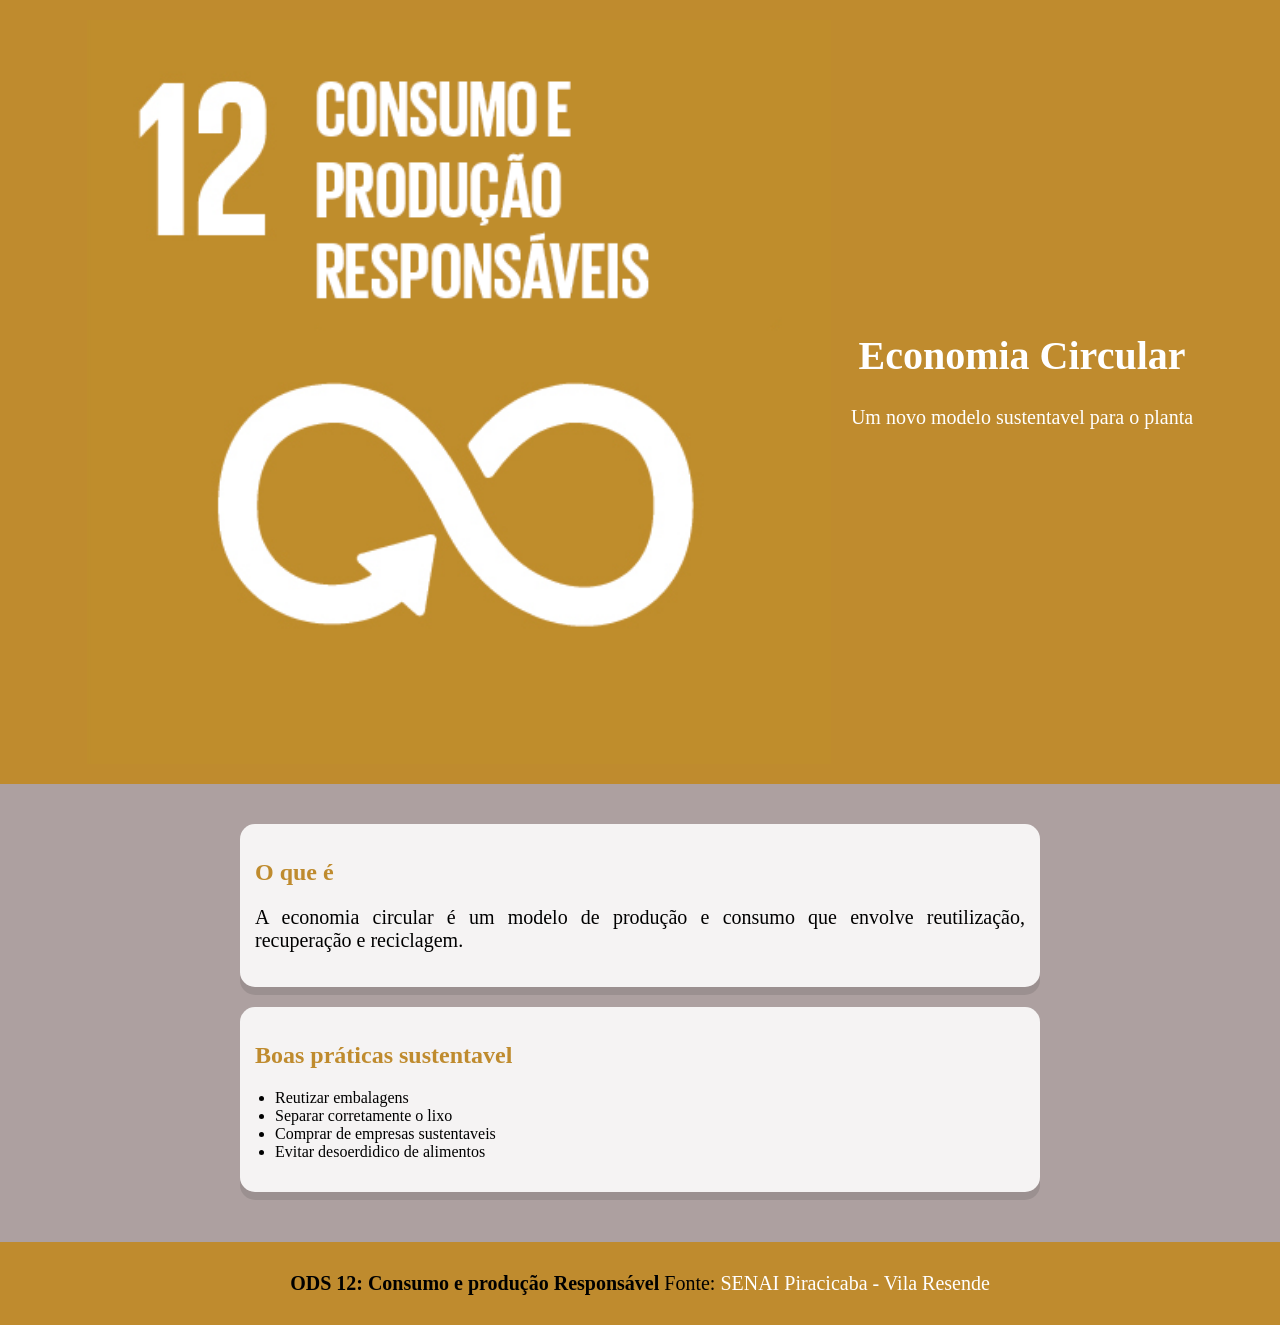
==== index.html @ 83855c30 "vs" ====
<!DOCTYPE html>
<html lang="en">

<head>
    <meta charset="UTF-8">
    <meta name="viewport" content="width=device-width, initial-scale=1.0">
    <title>ODS 12</title>
    <link rel="stylesheet" href="css/index.css">
    </link>
</head>

<body>
    <!-- Tag header se refere a parte superior-->
    <header>
        <div class="header-content">
            <img src="Imagens/ODS12.png" alt="Imagem da ODS 12 ">
            <div class="header-text">
                <a href="https://www.sp.senai.br/economia-circular-no-senai-sp" target="_blank" class="btn-senai">
                   <h1>Economia Circular</h1>
                </a>
                <p>Um novo modelo sustentavel para o planta</p>
            </div>
        </div>
    </header>

    <!--Tag section diz respeito a uma seção do site  -->
    <section>
        <article>
            <h2>O que é</h2>
            <p>
                A economia circular é um modelo de produção e consumo que envolve reutilização, recuperação e reciclagem.
            </p>
        </article>

        <article>
            <h2>Boas práticas sustentavel</h2>
            <ul>
                <li>Reutizar embalagens</li>
                <li>Separar corretamente o lixo</li>
                <li>Comprar de empresas sustentaveis</li>
                <li>Evitar desoerdidico de alimentos</li>
            </ul>
        </article>

    </section>

    <footer>
        <p>
            <strong>
                ODS 12: Consumo e produção Responsável
            </strong>
            Fonte:
            <a href="https:www.sp.sneai.br/unidade/piracicabavila/">
            SENAI Piracicaba - Vila Resende
            </a>
        </p>
    </footer>
</body>
</html>
---- css/index.css ----
body {
    background-color: rgb(173, 160, 160);
    font-family: Cambria, Cochin, Georgia, Times, 'Times New Roman', serif;
    margin: 0;
    padding: 0;
}

header {
    background-color: #bf8b2e;
    color: white;
    padding: 20px;
}

.header-content {
    display: flex;
    align-items: center; /*alinha na vertical*/
    justify-content: center; /*alnha na horizntal*/
    gap: 20px;
    flex-wrap: wrap;
}

.header-text {
    margin-bottom: 30px;
}

h1{
    font-size: 50px;
    text-align: center;
}

p{
    font-size: 30px;
}

img {
    width: 33%;
    height: auto;
}

a  {
    text-decoration: none;
    color: white;
}

a:hover {
    text-decoration: underline;
}

section {
    padding: 20px;
    max-width: 800px;
    margin: 0 auto;
    text-align: justify;
} 

article{
    background-color: rgba(255, 255, 255, 0.874);
    padding: 15px;
    border-radius: 15px;
    margin-top: 20px;
    box-shadow: 0 08px rgba(5, 5, 2, 0.1)
}

ul{
    margin-top: 10px;
    padding-left: 20px;
}

li {
    font-size: 20 px;
}

h2 {
    color: #bf8b2e;
    front-size: 30px
}

footer {
    background-color:#bf8b2e ;
    padding: 10px;
    text-align: center;
    margin-top: 30px;
    font-size: 20px;
}

/*Para celulares*/
@media (min-width: 768px) {
    img{
        width: 60%;
    }

    h1 {
        font-size: 40px;
    }

    P{
        font-size: 20px;
    }
}
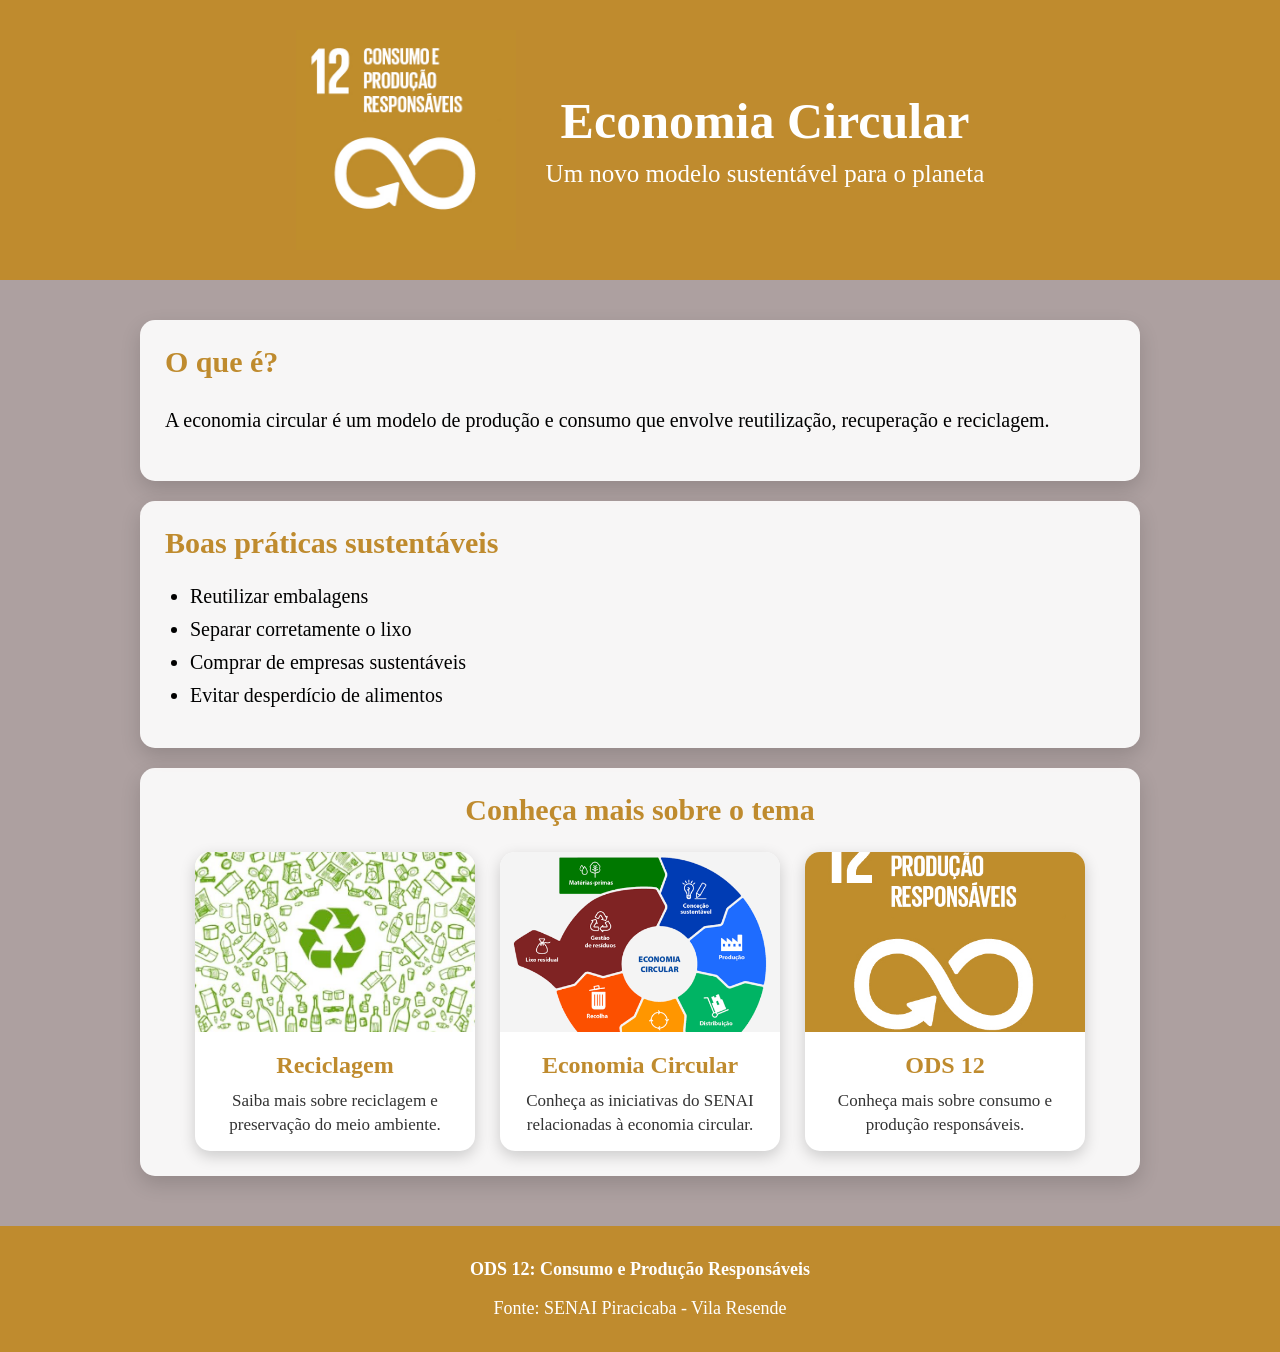
==== commit 7a4a74e3: "vs" ====
--- a/index.html
+++ b/index.html
@@ -1,59 +1,158 @@
 <!DOCTYPE html>
-<html lang="en">
+<html lang="pt-BR">
 
 <head>
     <meta charset="UTF-8">
     <meta name="viewport" content="width=device-width, initial-scale=1.0">
     <title>ODS 12</title>
     <link rel="stylesheet" href="css/index.css">
-    </link>
 </head>
 
 <body>
-    <!-- Tag header se refere a parte superior-->
+
+    <!-- Cabeçalho -->
     <header>
         <div class="header-content">
-            <img src="Imagens/ODS12.png" alt="Imagem da ODS 12 ">
+
+            <img src="Imagens/ODS12.png" alt="Imagem da ODS 12">
+
             <div class="header-text">
-                <a href="https://www.sp.senai.br/economia-circular-no-senai-sp" target="_blank" class="btn-senai">
-                   <h1>Economia Circular</h1>
+
+                <a href="https://www.sp.senai.br/economia-circular-no-senai-sp"
+                   target="_blank"
+                   class="btn-senai">
+                    <h1>Economia Circular</h1>
                 </a>
-                <p>Um novo modelo sustentavel para o planta</p>
+
+                <p>
+                    Um novo modelo sustentável para o planeta
+                </p>
+
             </div>
+
         </div>
     </header>
 
-    <!--Tag section diz respeito a uma seção do site  -->
+
+    <!-- Conteúdo principal -->
     <section>
+
+        <!-- O que é -->
         <article>
-            <h2>O que é</h2>
+            <h2>O que é?</h2>
+
             <p>
-                A economia circular é um modelo de produção e consumo que envolve reutilização, recuperação e reciclagem.
+                A economia circular é um modelo de produção e consumo
+                que envolve reutilização, recuperação e reciclagem.
             </p>
         </article>
 
+
+        <!-- Boas práticas -->
         <article>
-            <h2>Boas práticas sustentavel</h2>
+            <h2>Boas práticas sustentáveis</h2>
+
             <ul>
-                <li>Reutizar embalagens</li>
+                <li>Reutilizar embalagens</li>
                 <li>Separar corretamente o lixo</li>
-                <li>Comprar de empresas sustentaveis</li>
-                <li>Evitar desoerdidico de alimentos</li>
+                <li>Comprar de empresas sustentáveis</li>
+                <li>Evitar desperdício de alimentos</li>
             </ul>
+        </article>
+
+
+        <!-- Imagens clicáveis -->
+        <article class="galeria">
+
+            <h2>Conheça mais sobre o tema</h2>
+
+            <div class="cards">
+
+                <!-- IMAGEM 1 -->
+                <a href="https://www.gov.br/mma/pt-br"
+                   target="_blank"
+                   class="card">
+
+                    <img src="Imagens/reciclagem.jpg"
+                         alt="Reciclagem">
+
+                    <div class="card-text">
+                        <h3>Reciclagem</h3>
+
+                        <p>
+                            Saiba mais sobre reciclagem e preservação
+                            do meio ambiente.
+                        </p>
+                    </div>
+
+                </a>
+
+
+                <!-- IMAGEM 2 -->
+                <a href="https://www.sp.senai.br/economia-circular-no-senai-sp"
+                   target="_blank"
+                   class="card">
+
+                    <img src="Imagens/economia-circular.png"
+                         alt="Economia Circular">
+
+                    <div class="card-text">
+                        <h3>Economia Circular</h3>
+
+                        <p>
+                            Conheça as iniciativas do SENAI
+                            relacionadas à economia circular.
+                        </p>
+                    </div>
+
+                </a>
+
+
+                <!-- IMAGEM 3 -->
+                <a href="https://brasil.un.org/pt-br/sdgs/12"
+                   target="_blank"
+                   class="card">
+
+                    <img src="Imagens/ods12.jpg"
+                         alt="Consumo e Produção Responsáveis">
+
+                    <div class="card-text">
+                        <h3>ODS 12</h3>
+
+                        <p>
+                            Conheça mais sobre consumo e produção
+                            responsáveis.
+                        </p>
+                    </div>
+
+                </a>
+
+            </div>
+
         </article>
 
     </section>
 
+
+    <!-- Rodapé -->
     <footer>
+
         <p>
             <strong>
-                ODS 12: Consumo e produção Responsável
+                ODS 12: Consumo e Produção Responsáveis
             </strong>
+        </p>
+
+        <p>
             Fonte:
-            <a href="https:www.sp.sneai.br/unidade/piracicabavila/">
-            SENAI Piracicaba - Vila Resende
+            <a href="https://www.sp.senai.br/unidade/piracicabavila/"
+               target="_blank">
+                SENAI Piracicaba - Vila Resende
             </a>
         </p>
+
     </footer>
+
 </body>
+
 </html>
--- a/css/index.css
+++ b/css/index.css
@@ -1,3 +1,8 @@
+
+/* =========================
+   CONFIGURAÇÕES GERAIS
+========================= */
+
 body {
     background-color: rgb(173, 160, 160);
     font-family: Cambria, Cochin, Georgia, Times, 'Times New Roman', serif;
@@ -5,95 +10,269 @@
     padding: 0;
 }
 
+
+/* =========================
+   CABEÇALHO
+========================= */
+
 header {
     background-color: #bf8b2e;
     color: white;
-    padding: 20px;
+    padding: 30px 20px;
 }
 
 .header-content {
     display: flex;
-    align-items: center; /*alinha na vertical*/
-    justify-content: center; /*alnha na horizntal*/
-    gap: 20px;
+    align-items: center;
+    justify-content: center;
+    gap: 30px;
     flex-wrap: wrap;
 }
 
+.header-content > img {
+    width: 220px;
+    height: auto;
+}
+
 .header-text {
-    margin-bottom: 30px;
-}
-
-h1{
+    text-align: center;
+    max-width: 600px;
+}
+
+.header-text h1 {
     font-size: 50px;
-    text-align: center;
-}
-
-p{
-    font-size: 30px;
-}
-
-img {
-    width: 33%;
-    height: auto;
-}
-
-a  {
+    margin: 10px 0;
+}
+
+.header-text p {
+    font-size: 25px;
+    margin: 10px 0;
+}
+
+
+/* Link do título */
+
+.btn-senai {
     text-decoration: none;
     color: white;
 }
 
-a:hover {
+.btn-senai:hover {
     text-decoration: underline;
 }
+
+
+/* =========================
+   CONTEÚDO
+========================= */
 
 section {
     padding: 20px;
-    max-width: 800px;
+    max-width: 1000px;
     margin: 0 auto;
-    text-align: justify;
-} 
-
-article{
-    background-color: rgba(255, 255, 255, 0.874);
-    padding: 15px;
+}
+
+
+/* =========================
+   ARTIGOS
+========================= */
+
+article {
+    background-color: rgba(255, 255, 255, 0.90);
+    padding: 25px;
     border-radius: 15px;
     margin-top: 20px;
-    box-shadow: 0 08px rgba(5, 5, 2, 0.1)
-}
-
-ul{
+
+    box-shadow: 0 8px 20px rgba(5, 5, 2, 0.15);
+}
+
+article h2 {
+    color: #bf8b2e;
+    font-size: 30px;
+    margin-top: 0;
+}
+
+article p {
+    font-size: 20px;
+    line-height: 1.6;
+    text-align: justify;
+}
+
+
+/* =========================
+   LISTA
+========================= */
+
+ul {
     margin-top: 10px;
-    padding-left: 20px;
+    padding-left: 25px;
 }
 
 li {
-    font-size: 20 px;
-}
-
-h2 {
+    font-size: 20px;
+    margin-bottom: 10px;
+}
+
+
+/* =========================
+   GALERIA DE IMAGENS
+========================= */
+
+.galeria {
+    text-align: center;
+}
+
+.cards {
+    display: flex;
+    justify-content: center;
+    gap: 25px;
+    flex-wrap: wrap;
+    margin-top: 25px;
+}
+
+
+/* Cada imagem/card */
+
+.card {
+    width: 280px;
+    background-color: white;
+    border-radius: 15px;
+    overflow: hidden;
+
+    text-decoration: none;
+    color: #333;
+
+    box-shadow: 0 5px 15px rgba(0, 0, 0, 0.18);
+
+    transition: transform 0.3s ease,
+                box-shadow 0.3s ease;
+}
+
+
+/* Imagem */
+
+.card img {
+    width: 100%;
+    height: 180px;
+    object-fit: cover;
+    display: block;
+
+    transition: transform 0.3s ease;
+}
+
+
+/* Texto do card */
+
+.card-text {
+    padding: 15px;
+}
+
+.card-text h3 {
     color: #bf8b2e;
-    front-size: 30px
-}
+    font-size: 24px;
+    margin: 5px 0 10px;
+}
+
+.card-text p {
+    font-size: 17px;
+    text-align: center;
+    margin: 0;
+    line-height: 1.4;
+}
+
+
+/* Efeito ao passar o mouse */
+
+.card:hover {
+    transform: translateY(-8px);
+    box-shadow: 0 10px 25px rgba(0, 0, 0, 0.25);
+}
+
+.card:hover img {
+    transform: scale(1.05);
+}
+
+
+/* =========================
+   RODAPÉ
+========================= */
 
 footer {
-    background-color:#bf8b2e ;
-    padding: 10px;
+    background-color: #bf8b2e;
+    color: white;
+    padding: 15px;
     text-align: center;
     margin-top: 30px;
-    font-size: 20px;
-}
-
-/*Para celulares*/
-@media (min-width: 768px) {
-    img{
-        width: 60%;
-    }
-
-    h1 {
-        font-size: 40px;
-    }
-
-    P{
+}
+
+footer p {
+    font-size: 18px;
+}
+
+footer a {
+    color: white;
+    text-decoration: none;
+}
+
+footer a:hover {
+    text-decoration: underline;
+}
+
+
+/* =========================
+   CELULARES
+========================= */
+
+@media (max-width: 767px) {
+
+    header {
+        padding: 25px 15px;
+    }
+
+    .header-content {
+        flex-direction: column;
+    }
+
+    .header-content > img {
+        width: 180px;
+    }
+
+    .header-text h1 {
+        font-size: 38px;
+    }
+
+    .header-text p {
         font-size: 20px;
     }
-}
+
+    section {
+        padding: 15px;
+    }
+
+    article {
+        padding: 20px;
+    }
+
+    article h2 {
+        font-size: 26px;
+    }
+
+    article p {
+        font-size: 18px;
+    }
+
+    li {
+        font-size: 18px;
+    }
+
+    .cards {
+        flex-direction: column;
+        align-items: center;
+    }
+
+    .card {
+        width: 100%;
+        max-width: 350px;
+    }
+
+}
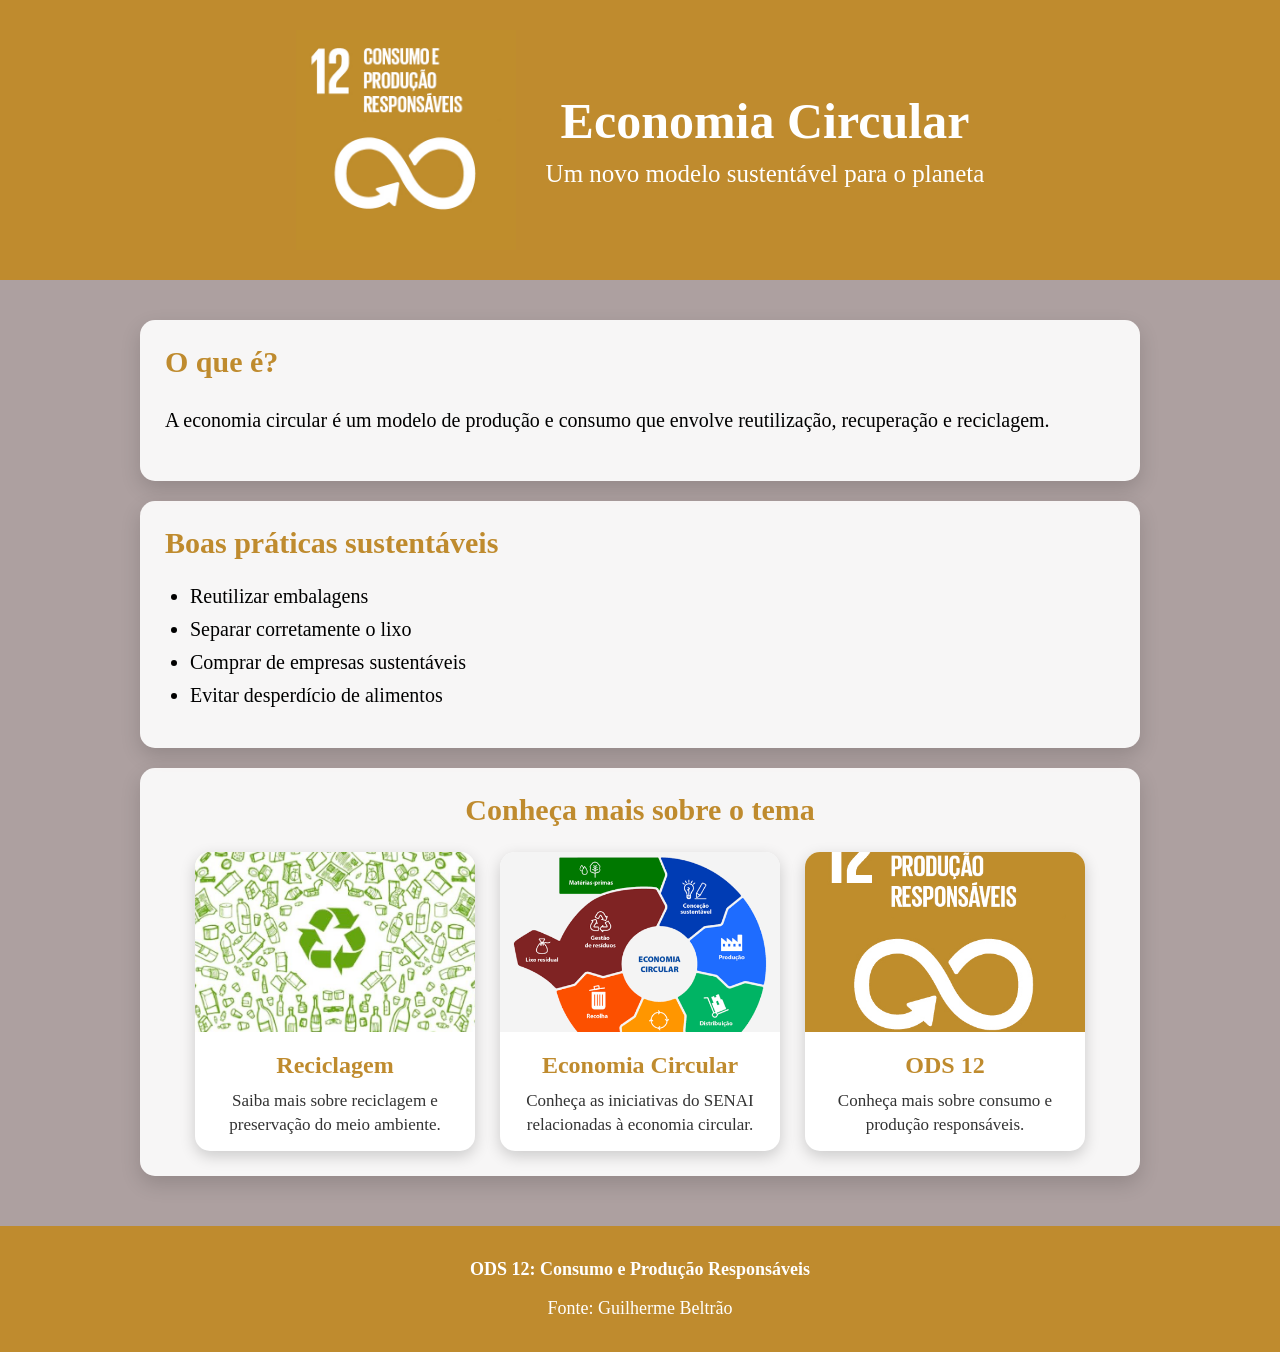
==== commit 9d0bcc0e: "vs" ====
--- a/index.html
+++ b/index.html
@@ -147,7 +147,7 @@
             Fonte:
             <a href="https://www.sp.senai.br/unidade/piracicabavila/"
                target="_blank">
-                SENAI Piracicaba - Vila Resende
+                Guilherme Beltrão
             </a>
         </p>
 
